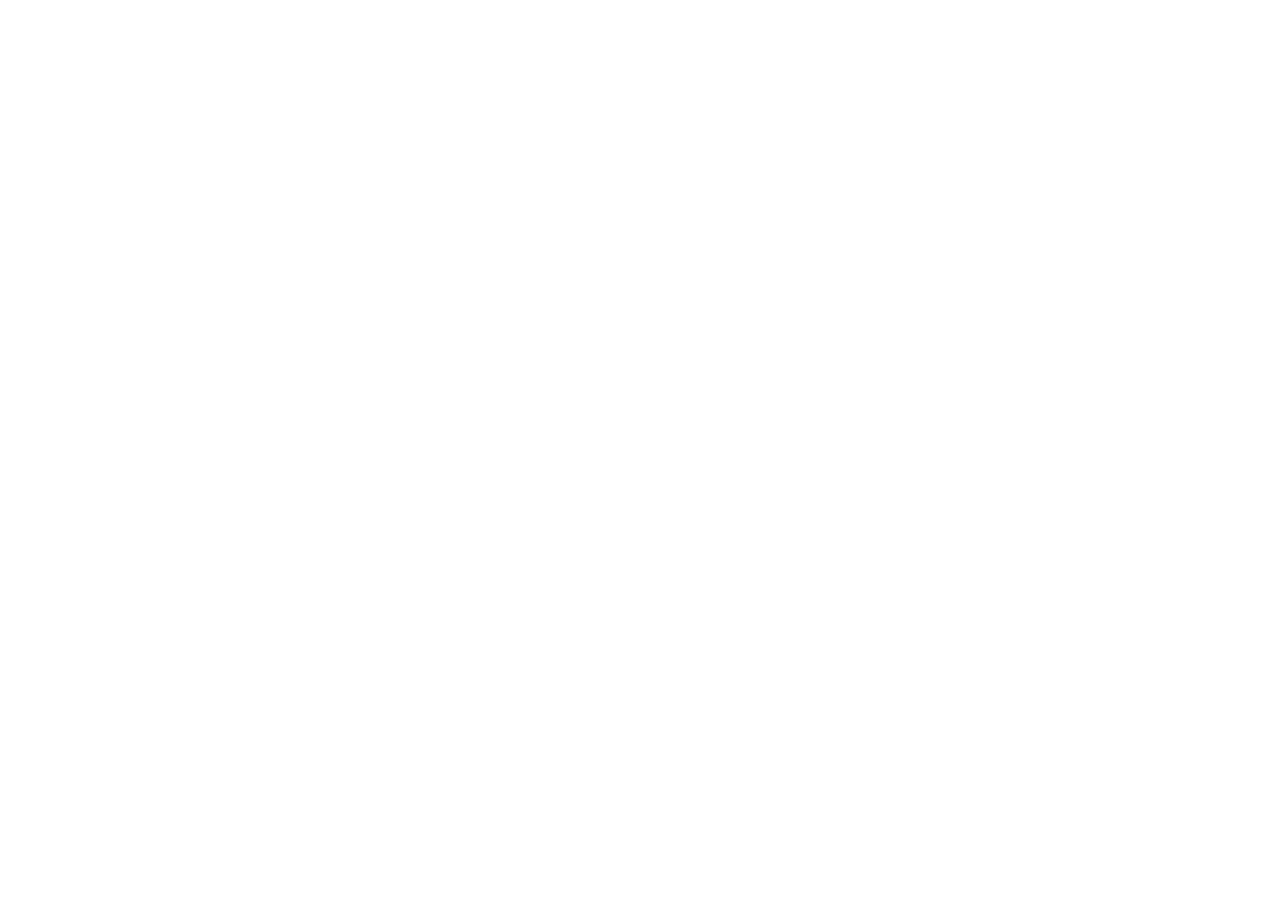
==== item.html @ 00614c79 "initial project" ====
<!DOCTYPE HTML>
<html>
<head>
<meta charset="utf-8"> 
<link rel="stylesheet" type="text/css" href="style_flex.css" />
<meta name="viewport" content="width=device-width, initial-scale=1.0">


<title>Barbershop Item</title>

<!-- :::::::::::::::::::::::::::::: HEADER :::::::::::::::::::::::::::::::: -->

</head>
<body>
    
</body>
</html>
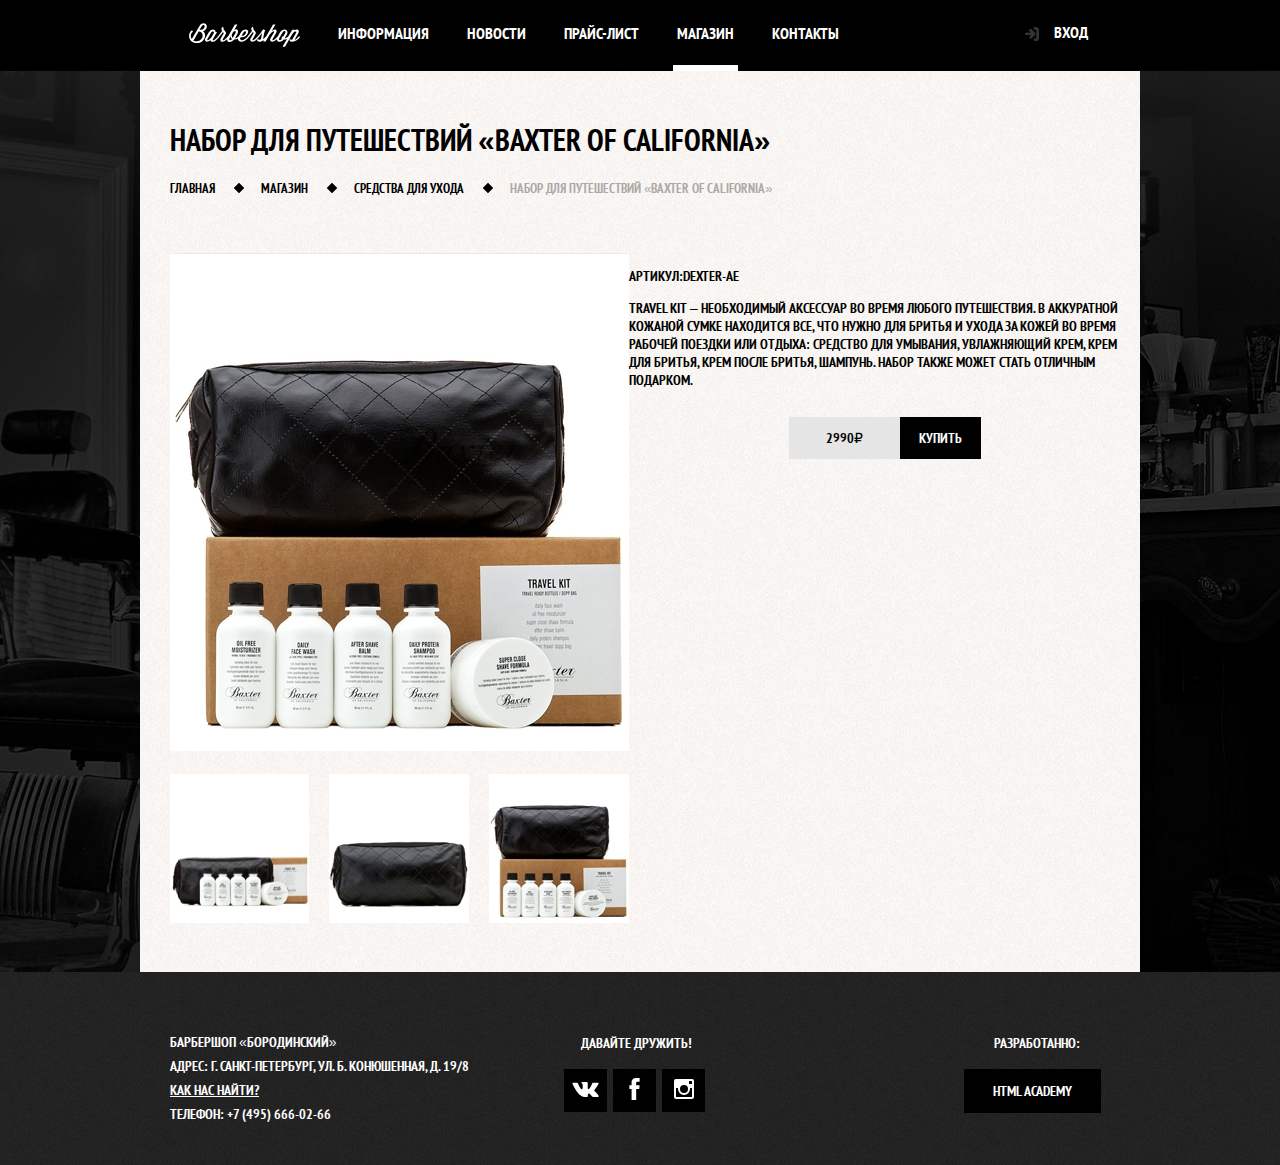
==== commit 2fcd15ba: "+ shop.html  добавлена тень на карточках товара + скорректирована тень при ховере" ====
--- a/item.html
+++ b/item.html
@@ -3,7 +3,7 @@
 <html>
 <head>
 <meta charset="utf-8"> 
-<link rel="stylesheet" type="text/css" href="style_flex.css" />
+<link rel="stylesheet" type="text/css" href="css/style.css" />
 <meta name="viewport" content="width=device-width, initial-scale=1.0">
 
 
@@ -13,6 +13,119 @@
 
 </head>
 <body>
+ 	<header>
+        <h1 class="visually-hidden">Барбершоп "Бородинский"</h1>
+        <div class="container">
+            <nav class="menu-top">
+                <ul class="menu-top__left-menu">
+                    <li><a href=""><img src="svg/logo.svg"></a></li>
+                    <li><a href="">Информация</a></li>
+                    <li><a href="">Новости</a></li>
+                    <li><a href="">Прайс-лист</a></li>
+                    <li><a class="active" href="">Магазин</a></li>
+                    <li><a href="">Контакты</a></li>
+                </ul>
+                <ul class="menu-top__right-menu">
+                    <li><a class="register-button" href=""><img src="svg/login.svg" alt="" class="login-ico">Вход</a></li>
+                </ul>
+            </nav>
+        </div>
+    </header>
     
+    <main>
+    	<div class="container">
+    		<div class="shop">
+    			<h2>набор для путешествий «Baxter of California»</h2>
+				<ul class="breadcrumbs">
+					<li><a class="crumb" href="">Главная</a></li>
+					<li><a class="crumb" href="">Магазин</a></li>
+					<li><a class="crumb"href="">Средства для ухода</a></li>
+					<li><a class="crumb active"href="">набор для путешествий «Baxter of California»</a></li>
+				</ul>
+				<div class="shop-content">
+					<div class="col">
+						<img src="img/item.png" alt="" class="item-big">
+						<div class="item-wrapper">
+							<img src="img/item1.png" alt="" class="item-mini">
+							<img src="img/item2.png" alt="" class="item-mini">
+							<img src="img/item3.png" alt="" class="item-mini">
+						</div>
+					</div><!-- /.col -->
+					<div class="product-description">
+						<p class="exist"есть в наличии</p>
+						<p class="art">артикул:dexter-ae</p>
+						<p class="desc">Travel Kit – необходимый аксессуар во время любого путешествия. В аккуратной кожаной сумке находится все, что нужно для бритья и ухода за кожей во время рабочей поездки или отдыха: средство для умывания, увлажняющий крем, крем для бритья, крем после бритья, шампунь. Набор также может стать отличным подарком.</p>
+						<div class="price-wrapper">
+							<p class="price">2990₽</p>
+							<a href="" class="btn">Купить</a>
+						</div>
+					</div>
+				</div><!-- /.shop-content -->
+    		</div><!-- /.shop -->
+    	</div>	
+    </main>
+
+	<footer style="margin-top:0px;">
+        <div class="container flex-box">
+            <div class="about">
+                <p>БАРБЕРШОП «БОРОДИНСКИЙ» <br>
+                АДРЕС: Г. САНКТ-ПЕТЕРБУРГ, УЛ. Б. КОНЮШЕННАЯ, Д. 19/8 <br>
+                <a href="">КАК НАС НАЙТИ?</a><br>
+                ТЕЛЕФОН: +7 (495) 666-02-66</p>
+            </div><!-- /.about -->
+
+            <div class="socials">
+                <p>Давайте дружить!</p>
+                <ul class="social__links">
+                    <li class="soc-link"><a href="">
+                            <p class="visually-hidden">Вконтакте</p>
+                            <svg xmlns="http://www.w3.org/2000/svg" width="27" height="15" viewBox="0 0 26.14 14.91"><path d="M26 13.47l-.09-.17a13.55 13.55 0 0 0-2.6-3q-.87-.83-1.1-1.12A1 1 0 0 1 22 8a10.27 10.27 0 0 1 1.22-1.78l.88-1.16q2.35-3.13 2-4L26 .94a.8.8 0 0 0-.4-.22 2.14 2.14 0 0 0-.87 0h-3.92a.51.51 0 0 0-.27 0h-.3a.6.6 0 0 0-.15.14.93.93 0 0 0-.14.24 22.22 22.22 0 0 1-1.46 3.06q-.5.84-.93 1.46a7 7 0 0 1-.71.91 4.94 4.94 0 0 1-.52.47q-.23.18-.35.15l-.23-.05a.9.9 0 0 1-.31-.33 1.49 1.49 0 0 1-.16-.53V1.6a3.14 3.14 0 0 0 0-.62 2.12 2.12 0 0 0-.14-.44.73.73 0 0 0-.28-.33 1.57 1.57 0 0 0-.46-.18A9 9 0 0 0 12.57 0a8.93 8.93 0 0 0-3.25.33 1.83 1.83 0 0 0-.52.41q-.25.3-.07.33a1.67 1.67 0 0 1 1.16.59l.08.16a2.6 2.6 0 0 1 .19.63 6.32 6.32 0 0 1 .12 1 10.59 10.59 0 0 1 0 1.7q-.07.71-.13 1.1a2.21 2.21 0 0 1-.18.64 2.69 2.69 0 0 1-.16.3l-.07.07a1 1 0 0 1-.37.07.86.86 0 0 1-.46-.19 3.27 3.27 0 0 1-.56-.52 7 7 0 0 1-.66-.93q-.37-.6-.76-1.42l-.22-.39q-.2-.38-.56-1.11t-.62-1.43A.9.9 0 0 0 5.2.9h-.07a.93.93 0 0 0-.22-.16A1.44 1.44 0 0 0 4.6.65L.87.68A1 1 0 0 0 .1.94L0 1a.44.44 0 0 0 0 .22 1.08 1.08 0 0 0 .08.37Q.9 3.53 1.86 5.31t1.66 2.87Q4.23 9.27 5 10.24t1 1.24l.37.41.34.33a8.06 8.06 0 0 0 1 .78 16.34 16.34 0 0 0 1.4.9 7.6 7.6 0 0 0 1.79.72 6.19 6.19 0 0 0 2 .22h1.57a1.08 1.08 0 0 0 .72-.3l.05-.07a.9.9 0 0 0 .1-.25 1.38 1.38 0 0 0 0-.37 4.48 4.48 0 0 1 .09-1.05 2.77 2.77 0 0 1 .23-.71 1.74 1.74 0 0 1 .29-.4 1.19 1.19 0 0 1 .23-.2h.11a.86.86 0 0 1 .77.21 4.52 4.52 0 0 1 .83.79q.39.47.93 1.05a6.41 6.41 0 0 0 1 .87l.27.16a3.31 3.31 0 0 0 .71.3 1.53 1.53 0 0 0 .76.07l3.48-.05a1.58 1.58 0 0 0 .8-.17.68.68 0 0 0 .34-.37 1.06 1.06 0 0 0 0-.46 1.71 1.71 0 0 0-.1-.36z" fill="#fff"/></svg>
+                        </a>
+                    </li>
+                    <li class="soc-link"><a href="">
+                            <p class="visually-hidden">Фейсбук</p>
+                            <svg xmlns="http://www.w3.org/2000/svg" width="19" height="22" viewBox="0 0 10.15 21.74"><path d="M3.34 1.12A4.77 4.77 0 0 1 6.53 0h3.61v3.81H7.81a1.07 1.07 0 0 0-1.09.83v2.55h3.42c-.08 1.23-.24 2.45-.41 3.67h-3v10.87H2.21V10.86H0V7.21h2.19V3.66a3.83 3.83 0 0 1 1.15-2.54z" fill="#fff"/></svg>
+                        </a>
+                    </li>
+                    <li class="soc-link"><a href="">
+                            <p class="visually-hidden">Инстаграм</p>
+                            <svg xmlns="http://www.w3.org/2000/svg" width="20" height="20" viewBox="0 0 20 20"><path d="M18 0H2a2 2 0 0 0-2 2v16a2 2 0 0 0 2 2h16a2 2 0 0 0 2-2V2a2 2 0 0 0-2-2zm-8 6a4 4 0 1 1-4 4 4 4 0 0 1 4-4zM2.5 18a.47.47 0 0 1-.5-.5V9h2.1a3.4 3.4 0 0 0-.1 1 6 6 0 1 0 12 0 3.4 3.4 0 0 0-.1-1H18v8.5a.47.47 0 0 1-.5.5zM18 4.5a.47.47 0 0 1-.5.5h-2a.47.47 0 0 1-.5-.5v-2a.47.47 0 0 1 .5-.5h2a.47.47 0 0 1 .5.5z" fill="#fff"/></svg>
+                        </a>
+                    </li>
+                </ul>
+            </div><!-- /.socials -->
+            <div class="copyright">
+                <p>Разработанно:</p>
+                <a href="" class="btn">HTML Academy</a>
+            </div><!-- /.copyright -->
+        </div><!-- /.container -->
+    </footer>
+
+<!-- :::::::: REGISTER POPUP :::::::::::-->
+<div class="popup-container" id="register">
+    <div class="register-popup">
+        <div class="register-popup-close"></div>
+        <form class="register-form">
+            <h2>Личный кабинет</h2>
+            <p>Введите пожалуйста свой логин и пароль</p>
+            <label for="login" class="visually-hidden">Логин</label>
+            <input type="text" id="login" name="login" placeholder="Логин">
+            <span><img src="svg/user.svg" class="input-ico"></span><br>
+            <label for="password" class="visually-hidden">Пароль</label>
+            <input type="password" id="password" name="password" placeholder="Пароль">
+            <span><img src="svg/lock.svg" class="input-ico"></span>
+            <div class="remember-block-wrapper">
+                <input type="checkbox" id="remember-me" name="remember_me">
+                <div class="checkbox"></div>
+                <label for="remember-me">Запомните меня</label>
+                <a href="" class="">Я забыл пароль!</a>
+            </div>
+            <button type="submit" class="btn">Войти</button>
+        </form>
+    </div>
+</div>
+
+<!-- ::::::: SCRIPTS ::::::::: -->
+<script src="js/scripts.js"></script>  
 </body>
 </html>
--- a/css/style.css
+++ b/css/style.css
@@ -0,0 +1,793 @@
+
+/*::::::::::: BASE STYLES ::::::::::::::::::::::*/
+
+
+@font-face {
+	font-family: "PT Sans Narrow";
+	src: url('../fonts/web/ptsansnarrowbold.woff2');
+	font-weight: 700;
+	font-style: normal;
+}
+body {
+	font-family: "PT Sans Narrow", sans-serif;
+	margin: 0;
+	padding: 0;
+	text-transform: uppercase;
+	background-image: url(../img/mainbg.jpg);
+	background-position:top;
+	background-color: #000;
+	background-repeat: no-repeat;
+}
+h2{
+	font-size: 30px;
+}
+p{
+	font-size:14px;
+
+}
+.visually-hidden{
+	position: absolute;
+	top: -2000px;
+}
+.container {
+	width: 940px;
+	margin-left: auto;
+	margin-right: auto;
+	margin-top: 0;
+	border: 0;
+}
+.btn{
+	color: #fff;
+	font-size:14px;
+	padding:12px 34px;
+	background-color: #000;
+	border: 0;
+	font-family: inherit;
+	text-transform: uppercase;
+	text-decoration: none;
+}
+	.btn:hover{
+		background-color:#663d15;
+	}
+header {
+	background-color: #000;
+	margin: 0;
+	padding: 0;
+	min-height: 71px;
+}
+ul {
+	list-style: none;
+}
+header a {
+	font-size: 16px;
+	color: #fff;
+	text-decoration: none;
+	text-transform: uppercase;
+}
+section.promo{
+	color:#f7f4f1;
+	margin-bottom: 82px;
+}
+.widget{
+	background-color: #D3D7CFFF;
+	background-image: url(../img/widgetbg.jpg);
+	background-repeat: repeat;
+}
+label{
+	display: block;
+	margin-left: 16px;
+	margin-top: 14px;
+	margin-bottom: 8px;
+}
+input{
+	font-family: inherit;
+	box-sizing: border-box;
+	width:140px;
+	border-radius: 0;
+	border:2px solid #000;
+	padding: 10px 14px;
+	background-color:#f9f6f3;
+}
+	input:focus{
+		border:2px solid #663d15;
+		outline: 1px solid #663d15;
+	}
+footer{
+	background-color: #2E3436FF;
+	background-image: url(../img/footerbg.jpg);
+	background-repeat: repeat;
+	margin-top: 65px;
+}
+footer p{
+	color:#fff;
+}
+.about a{
+	color:#fff;
+}
+
+/*------ END BASE SYLES -----------*/
+
+
+/*::::::: HEADER :::::::::::::::::::*/
+
+.menu-top{
+	display: flex;
+	justify-content:space-between;
+}
+	.menu-top__left-menu{
+		display: flex;
+		justify-content:space-between;
+		margin:0;
+		padding:0px 0px;
+	}
+		.menu-top__left-menu li{
+			display: flex;
+			margin:0;
+			padding:0;
+		}
+		.menu-top__left-menu a{
+			margin:0;
+			padding:23px 19px;
+			padding-bottom: 20px;
+		}
+		.menu-top__left-menu a.active{
+			position:relative;
+		}
+		.menu-top__left-menu a.active::before{
+			position:absolute;
+			content:"";
+			bottom:0px;
+			left:15px;
+			background-color:#fff;
+			width:65px;
+			height:6px;
+		}
+	.menu-top__right-menu{
+		margin:0;
+		padding:0;
+	}
+		.menu-top__right-menu li{
+			display: flex;
+			margin:0;
+			padding:0;
+		}
+		.menu-top__right-menu a{
+			margin:0;
+			padding:22px 22px;
+			padding-left: 40px;
+			position: relative;
+			padding-bottom: 29px;
+		}
+		.menu-top__right-menu .login-ico{
+			position: absolute;
+			top: 26px;
+			left: 10px;
+			opacity: 0.2;
+		}
+	.menu-top a:hover{
+		background-color: #323232;
+	}
+	.menu-top a:hover .login-ico{
+		opacity: 1;
+	} 
+
+/*----- end header --------------*/
+
+/*:::::::: MAIN :::::::::::::::::*/
+.promo{
+	text-align: center;
+}
+	.promo__logo{
+		margin-top: 61px;
+		margin-bottom:42px;
+
+		box-sizing: border-box;
+		width: 370px;
+		height: auto;
+	}
+
+	.promo__edges{
+		padding: 0;
+		margin:0;
+		margin-bottom: 20px;
+		display:flex;
+		justify-content:space-between;
+	}
+		.edge{
+			max-width: 300px;
+		}
+		.edge h2{
+			margin-bottom: 7px;
+		}
+		.edge img{
+			margin-bottom: 18px;
+		}
+		.edge p{
+			line-height: 24px;
+			margin: 0;
+		}
+
+.widget{
+	position:relative;
+	margin:0;
+	padding:47px 80px;
+	display: flex;
+	justify-content:space-between;
+	margin-bottom: 36px;
+	padding-bottom: 50px;
+}
+	.
+	.widget h2{
+		margin-top: 0;
+		margin-bottom:19px;
+	}
+	.widget p{
+		line-height: 24px;
+		margin: 0;
+	}
+	.widget .slider{
+		border: 7px solid #fff;
+		margin-top: 4px;
+		margin-bottom:20px;
+	}
+	.widget__left-block{
+		box-sizing:border-box;
+		width: 360px;
+	}
+	.widget__news__scroll-area{
+		overflow: auto;
+		max-height: 300px;
+		padding-bottom: 1px;
+	}
+	.widget__left-block .date{
+		margin-top: 0px;
+		margin-bottom:10px;
+		text-transform: none;
+		display: block;
+		padding-bottom: 12px;
+	}
+	.widget__left-block .btn.all-news{
+		margin-top: 8px;
+		display: inline-block;
+	}
+	.widget__right-block{
+		width:300px;
+	}
+	.slider-controls{
+		display: flex;
+		justify-content:space-between;
+		margin-top: 14px;
+		margin-bottom:0;
+	}
+
+	.widget.widget-contacts .widget__left-block > p{
+		margin-bottom:20px
+	}
+		.slider-controls .btn{
+			padding: 13px 50px;
+		}
+
+	
+	.buttons-wraper{
+		margin-top: 24px;
+		display:flex;
+		justify-content:space-between;
+		width: 300px;
+	}
+		.buttons-wraper .btn{
+			padding: 13px 25px;
+		}
+
+	.widget__right-block form{
+		margin-top: 15px;
+	}
+		.input-wraper{
+			display: flex;
+			justify-content: space-between;
+			margin-top: -15px;
+		}
+			.feedback button.btn{
+				display:block;
+				width: 100%;
+				margin-top: 22px;
+			}
+	
+	.container.flex-box{
+		display:flex;
+		justify-content:flex-start;
+		padding-top: 48px;
+	}
+
+/*------- end main ------------------*/
+
+
+/*:::::::: FOOTER ::::::::::::::::::::*/
+
+
+	footer{
+		height:193px;
+	}
+		.about p{
+			line-height:24px;
+			margin-top: 10px;
+		}
+			
+		.socials{
+			margin-left: 95px;
+		}
+			.socials p{
+				margin-left: 17px;
+				margin-bottom: 17px;
+			}
+			.social__links{
+				display:flex;
+				justify-content:space-between;
+				width: 141px;
+				padding: 0;
+			}
+			.social__links li{
+				display:flex;
+				justify-content:center;
+				align-content:center;
+				align-items:center;
+				background-color:#000;
+				width:43px;
+				height:43px;
+			}
+				.soc-link:hover path{
+					fill:#000;
+				}
+				.soc-link:hover{
+					background-color:#fff;
+				}
+			
+		.copyright{
+			margin-left: 259px;
+		} p{}
+			.copyright p{
+				margin-bottom: 17px;
+				margin-left: 30px;
+			}
+			.copyright a.btn{
+				padding: 13px 29px;
+				display: block;
+			}
+				.copyright a.btn:hover{
+					background-color:#fff;
+					color:#000;
+				}
+
+/*-------- end footer -----------------*/
+
+/*::::::::::::::::::::::::::::::::::::::*/
+/*::::::::: POPUPS :::::::::::::::::::::*/
+/*::::::::::::::::::::::::::::::::::::::*/
+
+/*::::::::: REGISTER POPUP :::::::::::::::::::::*/
+
+.popup-container{
+	position:fixed;
+	top:0;
+	left:-10000px;
+	width:100%;
+	height:100%;
+	display:flex;
+	justify-content:space-between;
+	background-color:rgba(0,0,0,0.8);
+}
+.register-popup{
+	position:relative;
+	top:118px;
+	margin-top:0px;
+	margin-left:auto;
+	margin-right:auto;
+	padding:47px 80px;
+	padding-right: 60px;
+	box-sizing:border-box;
+	width:460px;
+	height:385px;
+	background-color:#f9f6f3;
+	background-image:url(../img/widgetbg.jpg);
+}
+.register-popup-show{
+	left:0;
+}
+	.register-form{
+		margin:0;
+		padding:0;
+
+		width:100%;
+		height:100%;
+	}
+		.register-form h2{
+			margin-top:0;
+			margin-bottom:20px
+		}
+		.register-form p{
+			margin-bottom:14px;
+		}
+		.register-form input{
+			margin-bottom:10px;
+			width:300px;
+			text-transform: uppercase;
+			padding-right: 40px;
+		}
+			.register-form .input-ico{
+				opacity:0.5;
+				position:relative;
+				top:2px;
+				right:33px;
+			}
+			.remember-block-wrapper{
+				position:relative;
+				font-size:14px;
+			}
+				.checkbox{
+					position:absolute;
+					top:5px;
+					width:17px;
+					height:17px;
+					border:2px solid #000;
+					z-index:0;
+				}
+					.checkbox::before,
+					.checkbox::after{
+						opacity:0;
+						position:absolute;
+						top:8px;
+						left:1px;
+						content:"";
+						border: 1px solid #000;
+						width:13px;
+						height:0px;
+					}
+					.checkbox::before{
+						transform: rotate(45deg);
+					}
+					.checkbox::after{
+						transform:rotate(-45deg);
+					}
+					.register-form input[type=checkbox]{
+						position:relative;
+						opacity:0;
+						z-index:1;
+					}
+					.register-form input[type=checkbox]:hover{
+						cursor:pointer;
+					}
+					.register-form input[type=checkbox]:checked + .checkbox::before{
+						opacity:1;
+					}
+					.register-form input[type=checkbox]:checked + .checkbox::after{
+						opacity:1;
+					}
+				.remember-block-wrapper input{
+					display: inline;
+					margin-top:8px;
+					width:15px;
+				}
+				.remember-block-wrapper label{
+					display:inline;
+					margin-left:7px;
+				}
+				.remember-block-wrapper label:hover{
+					cursor:pointer;
+				}
+				.remember-block-wrapper a{
+					display: inline;
+					margin-left:70px;
+					color:#000;
+					text-decoration:none;
+				}
+				.remember-block-wrapper a:hover{
+					text-decoration:underline;
+				}
+		.register-form button{
+			display:block;
+			width:300px;
+			margin-top:10px;
+		}
+	.register-popup-close{
+		position:absolute;
+		top: 6px;
+		right:-36px;
+		width: 25px;
+		height: 25px;
+		z-index:2;
+	}
+	.register-popup-close:hover{
+		cursor:pointer;
+	}
+		.register-popup-close::before,
+		.register-popup-close::after{
+			position:absolute;
+			content:"";
+			background-color:#d0d0d0;
+			top: 11px;
+			left:2px;
+			width: 22px;
+			height: 4px;
+		}
+		.register-popup-close::before{
+			transform:rotate(45deg);
+		}
+		.register-popup-close::after{
+			transform:rotate(-45deg);
+		}
+/*----------- end register popup --------*/
+
+/*::::::::::: MAP POPUP :::::::::::::::::*/
+.map-popup {
+	position:relative;
+	top:118px;
+	margin-top:0px;
+	margin-left:auto;
+	margin-right:auto;
+	
+	box-sizing:border-box;
+	width:780px;
+	height:575px;
+	border:7px solid #fff;
+}
+	.static-map{
+		width:100%;
+		height:100%;	
+	}
+	.map-popup-close{
+		position:absolute;
+		top:0px;
+		right:-15px;
+	}
+	.map-popup-close:hover{
+		cursor:pointer;
+	}
+		.map-popup-close::before,
+		.map-popup-close::after{
+			position:absolute;
+			content:"";
+			background-color:#d0d0d0;
+			top: 11px;
+			left:2px;
+			width: 22px;
+			height: 4px;
+		}
+		.map-popup-close::before{
+			transform:rotate(45deg);
+		}
+		.map-popup-close::after{
+			transform:rotate(-45deg);
+		}
+	.map-popup-show{
+		left:0;
+	}
+/*  ------ end popups ----------*/
+
+/*------ END INDEX.HTML ---------*/
+
+
+/*:::::::::::::::::::::::::::::::*/
+/*::::::: SHOP.HTML :::::::::::::*/
+/*:::::::::::::::::::::::::::::::*/
+.col{
+	display: flex;
+	flex-direction: column;
+	align-items:flex-start
+}
+.shop{
+	margin-left:-30px;
+	margin-right:-30px;
+	padding-top: 49px;
+	padding-left:30px;
+	padding-bottom:33px;
+	background-image:url(../img/widgetbg.jpg);
+	background-color:#D3D7CFFF;
+}
+	.shop h2{
+		margin-top:0px;
+		margin-bottom:21px
+	}
+	.shop-content h3{
+		margin-top: -8px;
+		margin-bottom:20px;
+		font-size:24px;
+	}
+	.breadcrumbs{
+		display:flex;
+		font-size:13px;
+		margin-top:0px;
+		margin-left:-10px;
+		margin-bottom: 56px;
+		padding-left:0px;
+		list-style-image:url("../img/romb.png");
+	}
+	.breadcrumbs .crumb{
+		color:#000;
+		text-decoration:none;
+	}
+	.breadcrumbs .crumb:hover{
+		text-decoration: underline;
+	}
+	.breadcrumbs .active{
+		color:#aba9a7;
+	}
+	.breadcrumbs li:first-child{
+		list-style:none;
+	}
+		.breadcrumbs li{
+			margin-right:36px;
+			padding-left:10px
+		}
+
+	.shop-content{
+		display: flex;
+	}
+		.shop__product{
+			margin-top:-10px;
+			padding-left:8px;
+			display:flex;
+			width:728px;
+			box-sizing:border-box;
+			flex-wrap:wrap;	
+		}
+			.productors-list{
+					padding-left: 0px;
+					margin-bottom:48px;
+			}
+			.productors-list input[type=checkbox]{
+				opacity: 0;
+			}
+				
+
+				.productors-list input[type=checkbox]:hover{
+					cursor:pointer;
+				}
+				.productors-list input[type=checkbox]:checked + .checkbox::before{
+					opacity:1;
+				}
+				.productors-list input[type=checkbox]:checked + .checkbox::after{
+					opacity:1;
+				}
+			
+				.productors-list li{
+					position:relative;
+					line-height:36px;
+				}
+					.product-filter label{
+						display: inline;
+						font-size:14px;
+						padding-left:3px;
+						cursor:pointer;
+					}
+					.product-filter input{
+						/*display: inline;*/
+						width:14px;
+					}
+			.product-list{
+				padding-left:0;
+			}
+			.radio{
+				position:absolute;
+				top:5px;
+				width:17px;
+				height:17px;
+				border:2px solid #000;
+				border-radius:50%;
+				z-index:0;
+			}
+			.radio::before{
+				content:"";
+				opacity:0;
+				position:absolute;
+				top:5px;
+				left:5px;
+				border:none;
+				border-radius:50%;
+				width:7px;
+				height:7px;
+				background-color:#000;
+			}
+			input[type=radio]{
+				opacity:0;
+			}
+			input[type=radio]:checked + .radio::before{
+				opacity:1;
+			}
+				.product-list li{
+					position: relative;
+					line-height: 36px;
+				}
+
+		.product__card{
+			display: flex;
+			flex-direction:column;
+			box-sizing: border-box;
+			border:0;
+			width:220px;
+			height:286px;
+			background-color: #fff;
+			margin:10px;
+			box-shadow:0px 0px 20px -10px rgba(0,0,0,0.5);
+		}
+		.product__card:hover{
+			box-shadow:0px 0px 10px 0px rgba(0,0,0,0.5);
+		}
+
+			.product__card .category{
+				margin-top:12px;
+				margin-bottom:0px;
+				margin-left:17px;
+				text-transform:none
+			}
+			.product__card .position{
+				margin:0;
+				margin-left:15px;
+			}
+			.price-wrapper{
+				display:flex;
+				justify-content:center;
+				align-items:center;
+				margin-left:0px
+			}
+				.price-wrapper .price{
+					padding:12px 37px;
+					background-color:#e5e5e5;
+				}
+				.price-wrapper .btn{
+					padding:12px 19px;
+				}
+		.product__pagination{
+			margin-top:37px;
+			display:flex;
+			justify-content:space-between;
+			width:auto;
+			padding-left:19px;
+			align-items:center;
+			align-content:center;
+		}
+			.product__pagination .active{
+				background-color:#fff;
+				color:#000;
+			}
+			.product__pagination li{
+				width: 43px;
+				height: 43px;
+				padding:0px;
+				margin-right:7px;
+			}
+			.pagination__button{
+				text-align:center;
+				background-color:#000;
+				color:#fff;
+				width:100%;
+				height:100%;
+				line-height:40px;
+				padding: 12px 17px;
+				text-decoration: none;
+			}
+
+/*----- end shop.html -----------*/
+
+
+/*:::::::::::::::::::::::::::::::*/
+/*::::::: ITEM.HTML :::::::::::::*/
+/*:::::::::::::::::::::::::::::::*/
+
+.item-big{
+	margin:0px;
+	margin-bottom:13px;
+}
+
+.item-wrapper{
+	display: flex;
+	margin-bottom:6px;
+}
+	
+	.item-mini:first-child{
+		margin-left: 0px;
+	}
+	.item-mini{
+		margin:10px;
+	}
+	.item-mini:nth-child(3n){
+		margin-right:0px;
+	}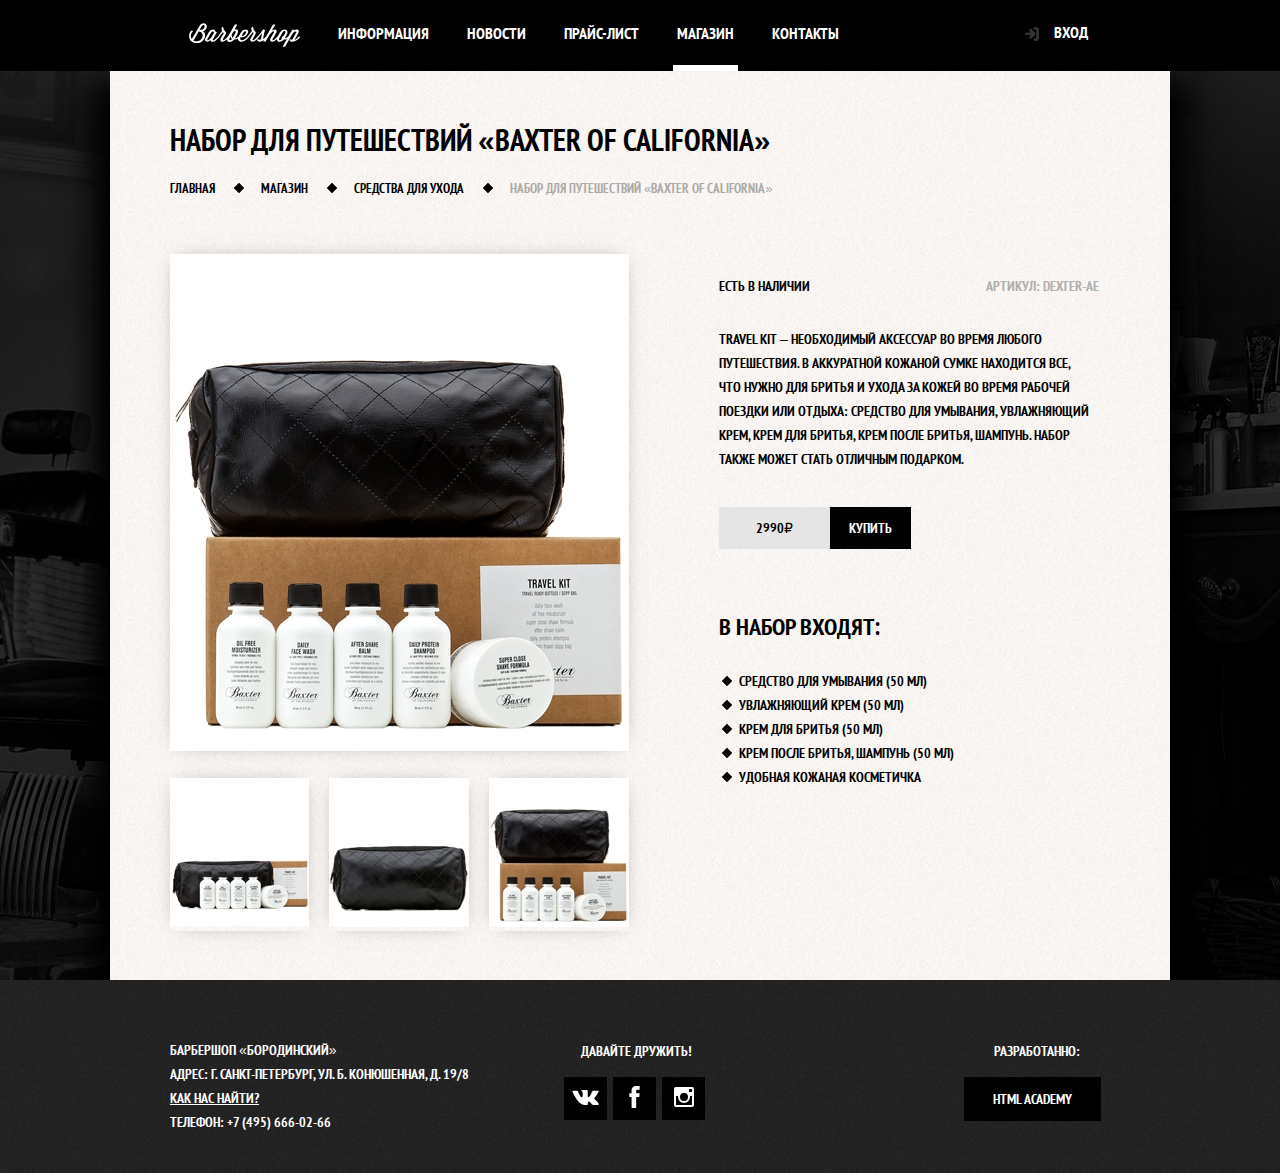
==== commit 743c4ca7: "+ продукт контент/описание полностью + ховеры на изображениях + на 60px расширен shop" ====
--- a/item.html
+++ b/item.html
@@ -44,20 +44,32 @@
 				</ul>
 				<div class="shop-content">
 					<div class="col">
-						<img src="img/item.png" alt="" class="item-big">
+						<a href=""><img src="img/item.png" alt="" class="item-big"></a>
 						<div class="item-wrapper">
-							<img src="img/item1.png" alt="" class="item-mini">
-							<img src="img/item2.png" alt="" class="item-mini">
-							<img src="img/item3.png" alt="" class="item-mini">
+							<a class="item-mini" href=""><img src="img/item1.png" alt=""></a>
+							<a class="item-mini" href=""><img src="img/item2.png" alt=""></a>
+							<a class="item-mini" href=""><img src="img/item3.png" alt=""></a>
 						</div>
 					</div><!-- /.col -->
 					<div class="product-description">
-						<p class="exist"есть в наличии</p>
-						<p class="art">артикул:dexter-ae</p>
-						<p class="desc">Travel Kit – необходимый аксессуар во время любого путешествия. В аккуратной кожаной сумке находится все, что нужно для бритья и ухода за кожей во время рабочей поездки или отдыха: средство для умывания, увлажняющий крем, крем для бритья, крем после бритья, шампунь. Набор также может стать отличным подарком.</p>
+						<div class="product-description__info">
+							<p class="exist">есть в наличии</p>
+							<p class="art">артикул: dexter-ae</p>
+						</div>
+						<p class="product-description__desc">Travel Kit – необходимый аксессуар во время любого путешествия. В аккуратной кожаной сумке находится все, что нужно для бритья и ухода за кожей во время рабочей поездки или отдыха: средство для умывания, увлажняющий крем, крем для бритья, крем после бритья, шампунь. Набор также может стать отличным подарком.</p>
 						<div class="price-wrapper">
 							<p class="price">2990₽</p>
 							<a href="" class="btn">Купить</a>
+						</div>
+						<div class="product-complect">
+							<h3 class="header">В набор входят:</h3>
+							<ul class="product-complect__list">
+								<li>Средство для умывания (50 мл)</li>
+								<li>Увлажняющий крем (50 мл)</li>
+								<li>Крем для бритья (50 мл)</li>
+								<li>Крем после бритья, шампунь (50 мл)</li>
+								<li>Удобная кожаная косметичка</li>
+							</ul>
 						</div>
 					</div>
 				</div><!-- /.shop-content -->
--- a/css/style.css
+++ b/css/style.css
@@ -574,13 +574,14 @@
 	align-items:flex-start
 }
 .shop{
-	margin-left:-30px;
-	margin-right:-30px;
+	margin-left: -60px;
+	margin-right: -60px;
 	padding-top: 49px;
-	padding-left:30px;
+	padding-left: 60px;
 	padding-bottom:33px;
 	background-image:url(../img/widgetbg.jpg);
 	background-color:#D3D7CFFF;
+	box-shadow: 0px 30px 29px 20px rgba(0,0,0);
 }
 	.shop h2{
 		margin-top:0px;
@@ -707,6 +708,7 @@
 			background-color: #fff;
 			margin:10px;
 			box-shadow:0px 0px 20px -10px rgba(0,0,0,0.5);
+			
 		}
 		.product__card:hover{
 			box-shadow:0px 0px 10px 0px rgba(0,0,0,0.5);
@@ -775,6 +777,10 @@
 .item-big{
 	margin:0px;
 	margin-bottom:13px;
+	box-shadow:0px 0px 20px -10px rgba(0,0,0,0.5);
+}
+.item-big:hover{
+	box-shadow:0px 0px 10px 0px rgba(0,0,0,0.5);
 }
 
 .item-wrapper{
@@ -787,7 +793,44 @@
 	}
 	.item-mini{
 		margin:10px;
+		box-shadow:0px 0px 20px -10px rgba(0,0,0,0.5);
+	}
+	.item-mini:hover{
+		box-shadow:0px 0px 10px 0px rgba(0,0,0,0.5);
 	}
 	.item-mini:nth-child(3n){
 		margin-right:0px;
-	}+	}
+.product-description{
+	margin-left:90px;
+	width:375px;
+	padding-top:10px;
+}
+	.product-description__info{
+		display: flex;
+		justify-content:space-between;
+		width: 380px;
+		margin-bottom:18px;
+	}
+		.product-description__info .art{
+			color:#aeaeae;
+		}
+	.product-description__desc{
+		line-height:24px;
+		margin-bottom:22px;
+	}
+	.product-description .price-wrapper{
+		justify-content:flex-start;
+		margin-bottom:56px;
+	}
+	.product-complect{}
+	
+		.product-complect .header{
+			margin-bottom: 27px;
+		}
+		.product-complect__list{
+			padding-left:20px;
+			font-size:14px;
+			line-height:24px;
+			list-style-image: url(../img/romb.png);
+		}